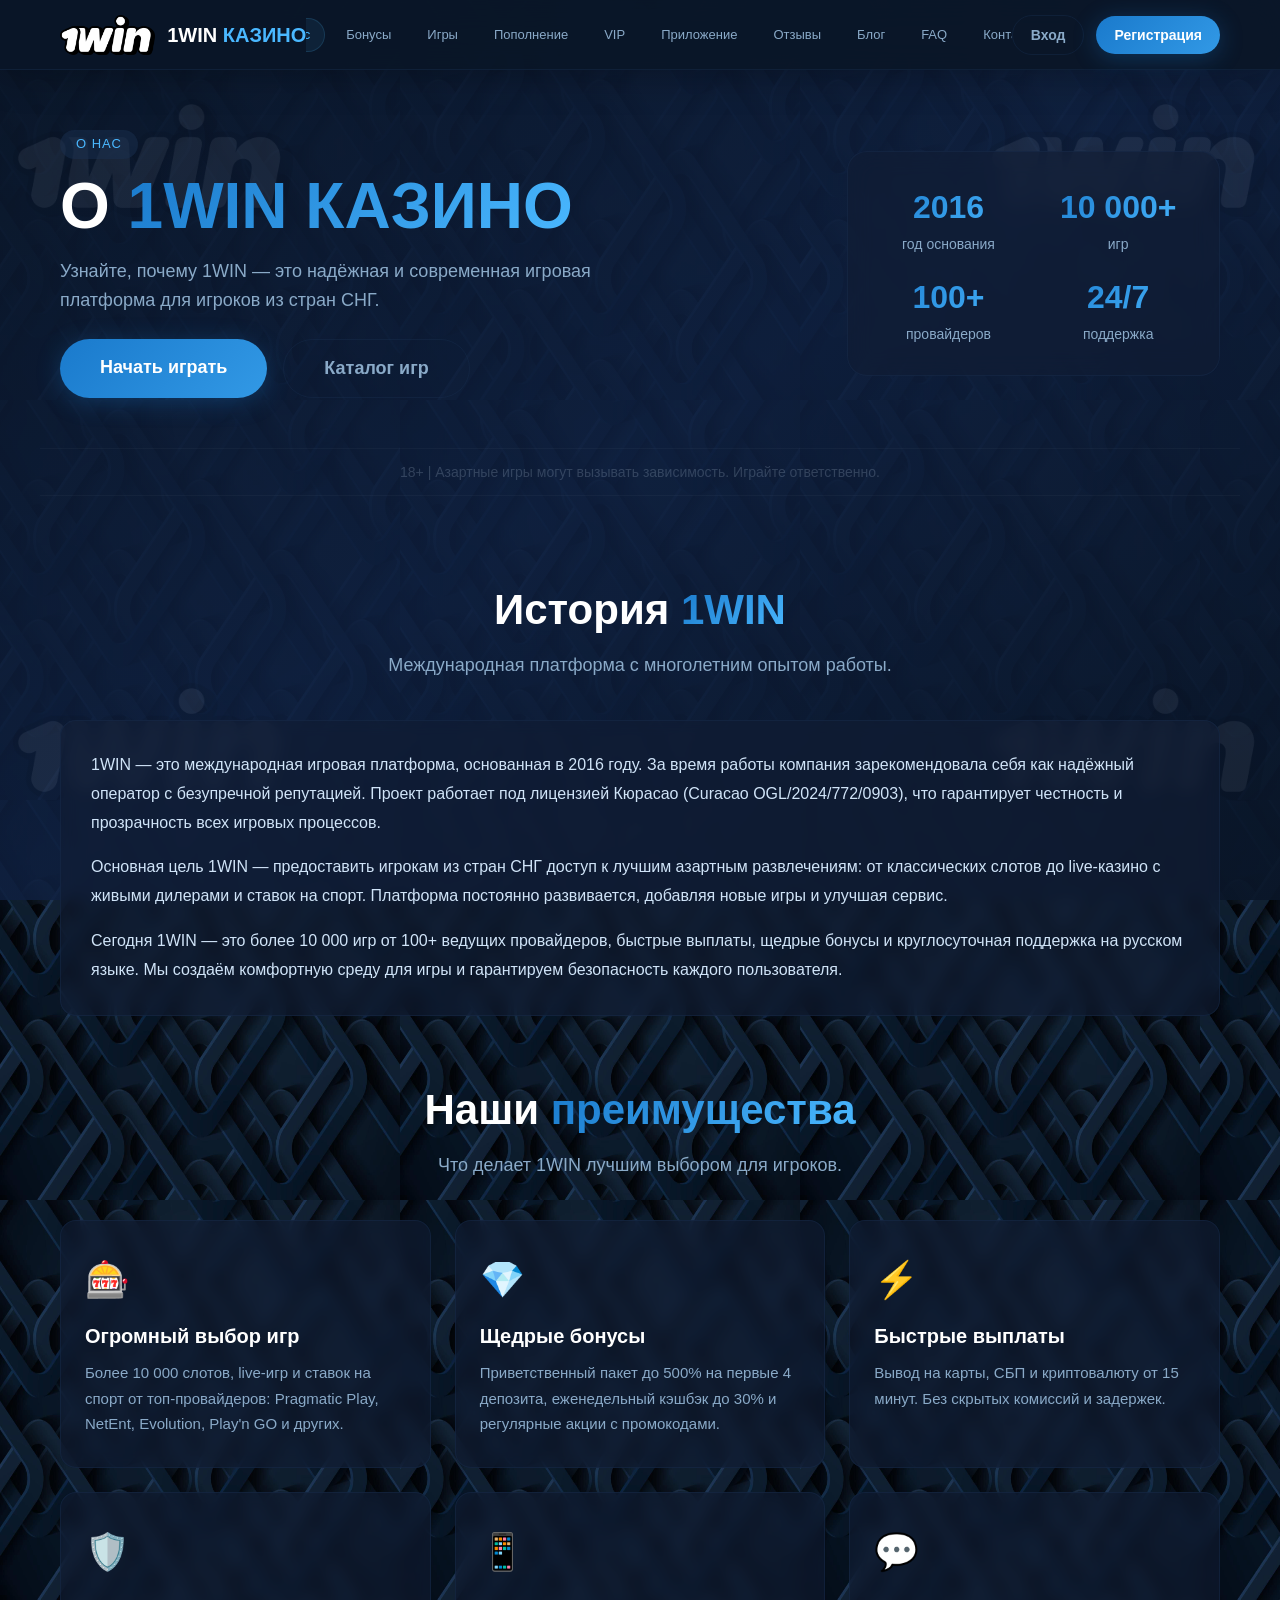
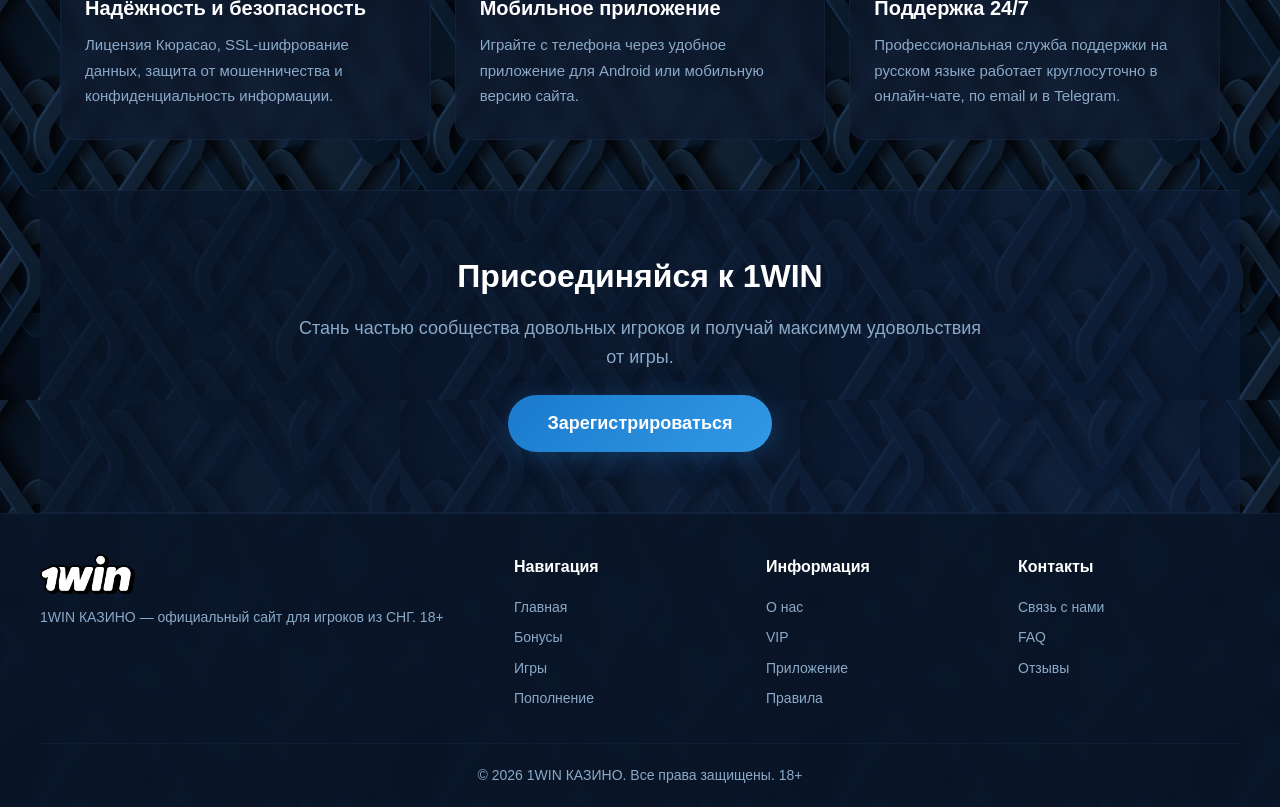
==== about.html @ ae8f9882 "Create about.html" ====
<!DOCTYPE html>
<html lang="ru">
<head>
    <meta charset="UTF-8">
    <meta name="viewport" content="width=device-width, initial-scale=1.0">
    <title>О казино 1WIN — информация о платформе</title>
    <meta name="description" content="Узнайте больше о 1WIN КАЗИНО: история, преимущества, лицензия и почему тысячи игроков выбирают нас." />
    <link rel="canonical" href="https://1w-official.ru/about.html" />
    <link rel="icon" type="image/x-icon" href="images/favicon.ico">
    <link rel="stylesheet" href="style.css">

    <script type="text/javascript">
        (function(m,e,t,r,i,k,a){
            m[i]=m[i]||function(){(m[i].a=m[i].a||[]).push(arguments)};
            m[i].l=1*new Date();
            for (var j = 0; j < document.scripts.length; j++) {if (document.scripts[j].src === r) { return; }}
            k=e.createElement(t),a=e.getElementsByTagName(t)[0],k.async=1,k.src=r,a.parentNode.insertBefore(k,a)
        })(window, document,'script','https://mc.yandex.ru/metrika/tag.js?id=111718532', 'ym');
        ym(111718532, 'init', {ssr:true, webvisor:true, clickmap:true, ecommerce:"dataLayer", accurateTrackBounce:true, trackLinks:true});
    </script>
    <noscript><div><img src="https://mc.yandex.ru/watch/111718532" style="position:absolute; left:-9999px;" alt="" /></div></noscript>
</head>
<body>

    <div class="bear-background"></div>
    <div class="bear-glow-1"></div>
    <div class="bear-glow-2"></div>
    <div class="bear-glow-3"></div>
    <div class="bear-glow-4"></div>

    <header>
        <div class="header-inner">
            <a href="/" class="brand">
                <img src="images/1win-logo.png" alt="1WIN КАЗИНО">
                <span>1WIN <span>КАЗИНО</span></span>
            </a>
            <button class="burger-btn" id="burgerBtn" aria-label="Открыть меню">
                <span></span><span></span><span></span>
            </button>
            <nav class="nav" id="desktopNav">
                <a href="/" class="nav-link">Главная</a>
                <a href="about.html" class="nav-link active">О нас</a>
                <a href="bonus.html" class="nav-link">Бонусы</a>
                <a href="games.html" class="nav-link">Игры</a>
                <a href="payment.html" class="nav-link">Пополнение</a>
                <a href="vip.html" class="nav-link">VIP</a>
                <a href="app.html" class="nav-link">Приложение</a>
                <a href="reviews.html" class="nav-link">Отзывы</a>
                <a href="blog.html" class="nav-link">Блог</a>
                <a href="faq.html" class="nav-link">FAQ</a>
                <a href="contacts.html" class="nav-link">Контакты</a>
                <a href="rules.html" class="nav-link">Правила</a>
            </nav>
            <div class="header-actions">
                <a href="https://one-vv8428.com/?p=1sjz" class="btn ghost" rel="nofollow sponsored">Вход</a>
                <a href="https://one-vv8428.com/?p=1sjz" class="btn primary" rel="nofollow sponsored">Регистрация</a>
            </div>
        </div>
    </header>

    <div class="mobile-menu" id="mobileMenu">
        <a href="/" class="nav-link">Главная</a>
        <a href="about.html" class="nav-link active">О нас</a>
        <a href="bonus.html" class="nav-link">Бонусы</a>
        <a href="games.html" class="nav-link">Игры</a>
        <a href="payment.html" class="nav-link">Пополнение</a>
        <a href="vip.html" class="nav-link">VIP</a>
        <a href="app.html" class="nav-link">Приложение</a>
        <a href="reviews.html" class="nav-link">Отзывы</a>
        <a href="blog.html" class="nav-link">Блог</a>
        <a href="faq.html" class="nav-link">FAQ</a>
        <a href="contacts.html" class="nav-link">Контакты</a>
        <a href="rules.html" class="nav-link">Правила</a>
    </div>

    <main>
        <section class="hero">
            <div class="hero-grid">
                <div>
                    <span class="badge">О нас</span>
                    <h1 class="hero-title">О <span>1WIN КАЗИНО</span></h1>
                    <p class="hero-desc">Узнайте, почему 1WIN — это надёжная и современная игровая платформа для игроков из стран СНГ.</p>
                    <div class="hero-buttons">
                        <a href="https://one-vv8428.com/?p=1sjz" class="btn primary large" rel="nofollow sponsored">Начать играть</a>
                        <a href="games.html" class="btn ghost large">Каталог игр</a>
                    </div>
                </div>
                <div class="stats">
                    <div><span>2016</span>год основания</div>
                    <div><span>10 000+</span>игр</div>
                    <div><span>100+</span>провайдеров</div>
                    <div><span>24/7</span>поддержка</div>
                </div>
            </div>
        </section>

        <div class="warning">18+ | Азартные игры могут вызывать зависимость. Играйте ответственно.</div>

        <section>
            <h2 class="section-title">История <span>1WIN</span></h2>
            <p class="section-desc">Международная платформа с многолетним опытом работы.</p>

            <div style="background: var(--bg-card); backdrop-filter: blur(8px); border: 1px solid var(--border-glow); border-radius: 16px; padding: 30px; margin-bottom: 30px;">
                <p style="color: var(--text-light); font-size: 16px; line-height: 1.8; margin-bottom: 16px;">
                    1WIN — это международная игровая платформа, основанная в 2016 году. За время работы компания зарекомендовала себя как надёжный оператор с безупречной репутацией. Проект работает под лицензией Кюрасао (Curacao OGL/2024/772/0903), что гарантирует честность и прозрачность всех игровых процессов.
                </p>
                <p style="color: var(--text-light); font-size: 16px; line-height: 1.8; margin-bottom: 16px;">
                    Основная цель 1WIN — предоставить игрокам из стран СНГ доступ к лучшим азартным развлечениям: от классических слотов до live-казино с живыми дилерами и ставок на спорт. Платформа постоянно развивается, добавляя новые игры и улучшая сервис.
                </p>
                <p style="color: var(--text-light); font-size: 16px; line-height: 1.8;">
                    Сегодня 1WIN — это более 10 000 игр от 100+ ведущих провайдеров, быстрые выплаты, щедрые бонусы и круглосуточная поддержка на русском языке. Мы создаём комфортную среду для игры и гарантируем безопасность каждого пользователя.
                </p>
            </div>

            <h2 class="section-title" style="margin-top: 60px;">Наши <span>преимущества</span></h2>
            <p class="section-desc">Что делает 1WIN лучшим выбором для игроков.</p>

            <div class="features-grid">
                <div class="feature-card">
                    <span class="icon">🎰</span>
                    <h3>Огромный выбор игр</h3>
                    <p>Более 10 000 слотов, live-игр и ставок на спорт от топ-провайдеров: Pragmatic Play, NetEnt, Evolution, Play'n GO и других.</p>
                </div>
                <div class="feature-card">
                    <span class="icon">💎</span>
                    <h3>Щедрые бонусы</h3>
                    <p>Приветственный пакет до 500% на первые 4 депозита, еженедельный кэшбэк до 30% и регулярные акции с промокодами.</p>
                </div>
                <div class="feature-card">
                    <span class="icon">⚡</span>
                    <h3>Быстрые выплаты</h3>
                    <p>Вывод на карты, СБП и криптовалюту от 15 минут. Без скрытых комиссий и задержек.</p>
                </div>
                <div class="feature-card">
                    <span class="icon">🛡️</span>
                    <h3>Надёжность и безопасность</h3>
                    <p>Лицензия Кюрасао, SSL-шифрование данных, защита от мошенничества и конфиденциальность информации.</p>
                </div>
                <div class="feature-card">
                    <span class="icon">📱</span>
                    <h3>Мобильное приложение</h3>
                    <p>Играйте с телефона через удобное приложение для Android или мобильную версию сайта.</p>
                </div>
                <div class="feature-card">
                    <span class="icon">💬</span>
                    <h3>Поддержка 24/7</h3>
                    <p>Профессиональная служба поддержки на русском языке работает круглосуточно в онлайн-чате, по email и в Telegram.</p>
                </div>
            </div>
        </section>

        <section class="cta-section">
            <div class="cta-content">
                <h2>Присоединяйся к 1WIN</h2>
                <p>Стань частью сообщества довольных игроков и получай максимум удовольствия от игры.</p>
                <a href="https://one-vv8428.com/?p=1sjz" class="btn primary large" rel="nofollow sponsored">Зарегистрироваться</a>
            </div>
        </section>
    </main>

    <footer>
        <div class="footer-grid">
            <div class="footer-brand">
                <img src="images/1win-logo.png" alt="1WIN КАЗИНО">
                <p>1WIN КАЗИНО — официальный сайт для игроков из СНГ. 18+</p>
            </div>
            <div class="footer-links">
                <h4>Навигация</h4>
                <a href="/">Главная</a>
                <a href="bonus.html">Бонусы</a>
                <a href="games.html">Игры</a>
                <a href="payment.html">Пополнение</a>
            </div>
            <div class="footer-links">
                <h4>Информация</h4>
                <a href="about.html">О нас</a>
                <a href="vip.html">VIP</a>
                <a href="app.html">Приложение</a>
                <a href="rules.html">Правила</a>
            </div>
            <div class="footer-links">
                <h4>Контакты</h4>
                <a href="contacts.html">Связь с нами</a>
                <a href="faq.html">FAQ</a>
                <a href="reviews.html">Отзывы</a>
            </div>
        </div>
        <div class="footer-bottom">
            <p>© 2026 1WIN КАЗИНО. Все права защищены. 18+</p>
        </div>
    </footer>

    <div class="mobile-bar">
        <a href="https://one-vv8428.com/?p=1sjz" rel="nofollow sponsored">Вход</a>
        <a href="https://one-vv8428.com/?p=1sjz" class="btn primary" rel="nofollow sponsored">Играть</a>
    </div>

    <script>
        const burgerBtn = document.getElementById('burgerBtn');
        const mobileMenu = document.getElementById('mobileMenu');

        burgerBtn.addEventListener('click', function() {
            this.classList.toggle('active');
            mobileMenu.classList.toggle('open');
        });

        document.querySelectorAll('.mobile-menu .nav-link').forEach(link => {
            link.addEventListener('click', function() {
                burgerBtn.classList.remove('active');
                mobileMenu.classList.remove('open');
            });
        });

        const logo = document.querySelector('.brand img');
        window.addEventListener('scroll', () => {
            let scroll = window.scrollY;
            let opacity = 1 - scroll / 500;
            let scale = 1 - scroll / 1500;
            if (opacity < 0) opacity = 0;
            if (scale < 0.7) scale = 0.7;
            if (logo) {
                logo.style.opacity = opacity;
                logo.style.transform = `scale(${scale})`;
            }
        });

        const elements = document.querySelectorAll('.feature-card');
        const observer = new IntersectionObserver((entries) => {
            entries.forEach(entry => {
                if (entry.isIntersecting) {
                    entry.target.style.opacity = '1';
                    entry.target.style.transform = 'translateY(0)';
                }
            });
        }, { threshold: 0.15 });

        elements.forEach(el => {
            el.style.opacity = '0';
            el.style.transform = 'translateY(40px)';
            el.style.transition = '0.7s ease';
            observer.observe(el);
        });
    </script>

</body>
</html>
---- style.css ----
/* =============================================
   1WIN КАЗИНО — ПРЕМИАЛЬНЫЙ НЕОН-СТИЛЬ
   Синий/голубой градиент, переливающиеся кнопки
   ============================================= */

* {
    margin: 0;
    padding: 0;
    box-sizing: border-box;
    scroll-behavior: smooth;
}

:root {
    --bg-primary: #0a1628;
    --bg-secondary: #0f2040;
    --bg-card: rgba(17, 29, 53, 0.6);
    --accent-blue: #1a7acc;
    --accent-light: #4ab8ff;
    --accent-glow: rgba(74, 184, 255, 0.15);
    --text-white: #ffffff;
    --text-light: #d0e4f8;
    --text-muted: #8aaac8;
    --border-glow: rgba(26, 48, 80, 0.4);
    --shadow-card: 0 4px 20px rgba(0, 0, 0, 0.15);
}

body {
    font-family: 'Segoe UI', 'Arial', sans-serif;
    background: var(--bg-primary);
    color: var(--text-light);
    line-height: 1.6;
    padding-top: 70px;
    min-height: 100vh;
    background-image: url('images/bg-pattern.png');
    background-repeat: repeat;
    background-size: 400px 400px;
    opacity: 1;
}

body::before {
    content: '';
    position: fixed;
    top: 0;
    left: 0;
    right: 0;
    bottom: 0;
    background: linear-gradient(145deg, rgba(10, 22, 40, 0.92) 0%, rgba(15, 32, 64, 0.85) 50%, rgba(10, 22, 40, 0.92) 100%);
    z-index: -1;
}

a {
    text-decoration: none;
    color: inherit;
}

img {
    max-width: 100%;
    display: block;
}

/* ===== ФОН С МЕДВЕДЯМИ ===== */
.bear-background {
    position: fixed;
    top: 0;
    left: 0;
    width: 100%;
    height: 100%;
    z-index: -1;
}

.bear-glow-1,
.bear-glow-2,
.bear-glow-3,
.bear-glow-4 {
    position: fixed;
    background-image: url('images/1win-logo.png');
    background-repeat: no-repeat;
    background-size: contain;
    background-position: center;
    pointer-events: none;
    z-index: -1;
    opacity: 0.06;
}

.bear-glow-1 { top: 2%; left: 1%; width: 280px; height: 280px; }
.bear-glow-2 { top: 2%; right: 1%; width: 280px; height: 280px; }
.bear-glow-3 { bottom: 2%; left: 1%; width: 280px; height: 280px; }
.bear-glow-4 { bottom: 2%; right: 1%; width: 280px; height: 280px; }

/* ===== ХЕДЕР (ФИКСИРОВАННЫЙ) ===== */
header {
    position: fixed;
    top: 0;
    left: 0;
    width: 100%;
    height: 70px;
    background: rgba(10, 22, 40, 0.92);
    backdrop-filter: blur(15px);
    z-index: 1000;
    border-bottom: 1px solid rgba(26, 48, 80, 0.4);
    box-shadow: 0 2px 40px rgba(0, 0, 0, 0.3);
}

.header-inner {
    max-width: 1200px;
    margin: 0 auto;
    padding: 0 20px;
    display: flex;
    align-items: center;
    justify-content: space-between;
    height: 70px;
}

.brand {
    display: flex;
    align-items: center;
    gap: 12px;
    font-size: 20px;
    font-weight: 800;
    color: var(--text-white);
    flex-shrink: 0;
}

.brand img {
    height: 40px;
    width: auto;
    transition: all 0.3s ease;
}

.brand span span {
    color: var(--accent-light);
}

/* ===== БУРГЕР ===== */
.burger-btn {
    display: none;
    flex-direction: column;
    justify-content: space-between;
    width: 30px;
    height: 22px;
    background: transparent;
    border: none;
    cursor: pointer;
    padding: 0;
    margin-left: 12px;
    z-index: 1001;
}

.burger-btn span {
    display: block;
    width: 100%;
    height: 3px;
    background: var(--accent-light);
    border-radius: 3px;
    transition: all 0.3s ease;
}

.burger-btn.active span:nth-child(1) {
    transform: translateY(9px) rotate(45deg);
}
.burger-btn.active span:nth-child(2) {
    opacity: 0;
}
.burger-btn.active span:nth-child(3) {
    transform: translateY(-9px) rotate(-45deg);
}

/* ===== НАВИГАЦИЯ ===== */
.nav {
    display: flex;
    gap: 6px;
    align-items: center;
    overflow-x: auto;
    padding: 0 10px;
    scrollbar-width: none;
    flex: 1;
    justify-content: center;
}

.nav::-webkit-scrollbar {
    display: none;
}

.nav-link {
    color: var(--text-muted);
    font-size: 13px;
    font-weight: 500;
    padding: 6px 14px;
    border-radius: 20px;
    transition: all 0.3s ease;
    white-space: nowrap;
    border: 1px solid transparent;
}

.nav-link:hover,
.nav-link.active {
    color: var(--accent-light);
    background: rgba(74, 184, 255, 0.08);
    border-color: rgba(74, 184, 255, 0.15);
}

/* ===== КНОПКИ ===== */
.btn {
    display: inline-block;
    padding: 10px 24px;
    border-radius: 30px;
    font-weight: 600;
    font-size: 15px;
    transition: all 0.3s ease;
    border: none;
    cursor: pointer;
    text-align: center;
}

.btn.primary {
    background: linear-gradient(135deg, var(--accent-blue), var(--accent-light));
    color: var(--text-white);
    box-shadow: 0 4px 25px rgba(26, 124, 204, 0.3);
    background-size: 200% 200%;
    animation: gradientShift 4s ease infinite;
}

.btn.primary:hover {
    transform: scale(1.04);
    box-shadow: 0 8px 40px rgba(74, 184, 255, 0.35);
    animation: gradientShift 1.5s ease infinite;
}

.btn.ghost {
    background: transparent;
    color: var(--text-muted);
    border: 1px solid var(--border-glow);
}

.btn.ghost:hover {
    border-color: var(--accent-light);
    color: var(--accent-light);
}

.btn.large {
    padding: 14px 40px;
    font-size: 18px;
}

.btn.secondary {
    background: transparent;
    color: var(--accent-light);
    border: 2px solid rgba(74, 184, 255, 0.2);
}

.btn.secondary:hover {
    background: rgba(74, 184, 255, 0.05);
    border-color: rgba(74, 184, 255, 0.4);
    transform: translateY(-2px);
}

.btn.game-btn {
    background: linear-gradient(135deg, var(--accent-blue), var(--accent-light));
    color: var(--text-white);
    padding: 8px 24px;
    font-size: 14px;
    box-shadow: 0 4px 20px rgba(26, 124, 204, 0.2);
    background-size: 200% 200%;
    animation: gradientShift 4s ease infinite;
}

.btn.game-btn:hover {
    transform: scale(1.05);
    box-shadow: 0 6px 30px rgba(74, 184, 255, 0.3);
    animation: gradientShift 1.5s ease infinite;
}

@keyframes gradientShift {
    0% { background-position: 0% 50%; }
    50% { background-position: 100% 50%; }
    100% { background-position: 0% 50%; }
}

/* ===== ХЕДЕР-КНОПКИ ===== */
.header-actions {
    display: flex;
    align-items: center;
    gap: 12px;
    flex-shrink: 0;
}

.header-actions .btn {
    padding: 8px 18px;
    font-size: 14px;
}

/* ===== МОБИЛЬНОЕ МЕНЮ ===== */
.mobile-menu {
    display: none;
    position: fixed;
    top: 70px;
    left: 0;
    width: 100%;
    background: rgba(10, 22, 40, 0.98);
    backdrop-filter: blur(15px);
    padding: 20px;
    flex-direction: column;
    gap: 6px;
    border-bottom: 1px solid rgba(26, 48, 80, 0.3);
    z-index: 999;
    max-height: calc(100vh - 70px);
    overflow-y: auto;
}

.mobile-menu.open {
    display: flex;
}

.mobile-menu .nav-link {
    font-size: 16px;
    padding: 12px 20px;
    border-radius: 12px;
    border: 1px solid rgba(255, 255, 255, 0.03);
    text-align: center;
}

.mobile-menu .nav-link:hover,
.mobile-menu .nav-link.active {
    background: rgba(74, 184, 255, 0.06);
    border-color: rgba(74, 184, 255, 0.1);
    color: var(--accent-light);
}

/* ===== ГЕРОЙ ===== */
.hero {
    padding: 60px 20px 80px;
    max-width: 1200px;
    margin: 0 auto;
    position: relative;
}

.hero-grid {
    display: grid;
    grid-template-columns: 2fr 1fr;
    gap: 40px;
    align-items: center;
}

.badge {
    display: inline-block;
    background: rgba(26, 48, 80, 0.5);
    padding: 4px 16px;
    border-radius: 20px;
    font-size: 13px;
    text-transform: uppercase;
    letter-spacing: 1px;
    color: var(--accent-light);
    margin-bottom: 12px;
}

.hero-title {
    font-size: clamp(40px, 6vw, 64px);
    font-weight: 900;
    color: var(--text-white);
    line-height: 1.1;
}

.hero-title span {
    background: linear-gradient(135deg, var(--accent-blue), var(--accent-light));
    -webkit-background-clip: text;
    -webkit-text-fill-color: transparent;
}

.hero-desc {
    font-size: 18px;
    color: var(--text-muted);
    max-width: 600px;
    margin: 16px 0 24px;
}

.hero-buttons {
    display: flex;
    gap: 16px;
    flex-wrap: wrap;
}

.stats {
    display: grid;
    grid-template-columns: 1fr 1fr;
    gap: 16px;
    background: var(--bg-card);
    backdrop-filter: blur(12px);
    border: 1px solid var(--border-glow);
    border-radius: 20px;
    padding: 30px 24px;
}

.stats div {
    text-align: center;
}

.stats span {
    display: block;
    font-size: 32px;
    font-weight: 800;
    background: linear-gradient(135deg, var(--accent-blue), var(--accent-light));
    -webkit-background-clip: text;
    -webkit-text-fill-color: transparent;
}

.stats div {
    color: var(--text-muted);
    font-size: 14px;
}

/* ===== ПРЕДУПРЕЖДЕНИЕ ===== */
.warning {
    max-width: 1200px;
    margin: -30px auto 30px;
    padding: 12px 20px;
    text-align: center;
    font-size: 14px;
    color: rgba(200, 220, 240, 0.2);
    border-top: 1px solid rgba(255, 255, 255, 0.03);
    border-bottom: 1px solid rgba(255, 255, 255, 0.03);
}

/* ===== СЕКЦИИ ===== */
section {
    max-width: 1200px;
    margin: 0 auto;
    padding: 50px 20px;
}

.section-title {
    font-size: clamp(28px, 4vw, 42px);
    font-weight: 700;
    text-align: center;
    color: var(--text-white);
    margin-bottom: 8px;
}

.section-title span {
    background: linear-gradient(135deg, var(--accent-blue), var(--accent-light));
    -webkit-background-clip: text;
    -webkit-text-fill-color: transparent;
}

.section-desc {
    text-align: center;
    color: var(--text-muted);
    font-size: 18px;
    margin-bottom: 40px;
}

/* ===== FEATURES ===== */
.features-grid {
    display: grid;
    grid-template-columns: repeat(auto-fit, minmax(280px, 1fr));
    gap: 24px;
}

.feature-card {
    background: var(--bg-card);
    backdrop-filter: blur(8px);
    border: 1px solid var(--border-glow);
    border-radius: 16px;
    padding: 30px 24px;
    transition: all 0.3s ease;
}

.feature-card:hover {
    border-color: var(--accent-light);
    transform: translateY(-4px);
    box-shadow: 0 8px 40px rgba(74, 184, 255, 0.05);
}

.feature-card .icon {
    font-size: 36px;
    display: block;
    margin-bottom: 12px;
}

.feature-card h3 {
    color: var(--text-white);
    font-size: 20px;
    margin-bottom: 8px;
}

.feature-card p {
    color: var(--text-muted);
    font-size: 15px;
    line-height: 1.7;
}

/* ===== ИГРЫ ===== */
.games-grid {
    display: grid;
    grid-template-columns: repeat(auto-fit, minmax(260px, 1fr));
    gap: 24px;
}

.game-card {
    background: var(--bg-card);
    backdrop-filter: blur(8px);
    border: 1px solid var(--border-glow);
    border-radius: 16px;
    overflow: hidden;
    transition: all 0.3s ease;
}

.game-card:hover {
    border-color: var(--accent-light);
    transform: translateY(-4px);
    box-shadow: 0 8px 40px rgba(74, 184, 255, 0.05);
}

.game-card img {
    width: 100%;
    height: 180px;
    object-fit: cover;
    display: block;
    background: var(--bg-secondary);
}

.game-info {
    padding: 16px 20px;
}

.game-info h4 {
    color: var(--text-white);
    font-size: 18px;
    margin-bottom: 4px;
}

.game-info p {
    color: var(--text-muted);
    font-size: 13px;
    margin-bottom: 12px;
}

/* ===== ОТЗЫВЫ ===== */
.reviews-grid {
    display: grid;
    grid-template-columns: repeat(auto-fit, minmax(280px, 1fr));
    gap: 24px;
}

.review-card {
    background: var(--bg-card);
    backdrop-filter: blur(8px);
    border: 1px solid var(--border-glow);
    border-radius: 16px;
    padding: 24px;
    transition: all 0.3s ease;
}

.review-card:hover {
    border-color: var(--accent-light);
}

.review-card .stars {
    color: #ffd700;
    font-size: 18px;
    margin-bottom: 8px;
}

.review-card .review-text {
    color: var(--text-light);
    font-size: 15px;
    line-height: 1.7;
    margin-bottom: 12px;
}

.review-card .review-author {
    color: var(--accent-light);
    font-weight: 600;
    font-size: 14px;
}

/* ===== ЦЕНТРОВКА КНОПОК ===== */
.center-btn {
    text-align: center;
    margin-top: 30px;
}

/* ===== CTA ===== */
.cta-section {
    background: linear-gradient(145deg, rgba(10, 22, 40, 0.8), rgba(15, 32, 64, 0.6));
    border-top: 1px solid var(--border-glow);
    border-bottom: 1px solid var(--border-glow);
    padding: 60px 20px;
}

.cta-content {
    max-width: 700px;
    margin: 0 auto;
    text-align: center;
}

.cta-content h2 {
    font-size: 32px;
    color: var(--text-white);
    margin-bottom: 12px;
}

.cta-content p {
    color: var(--text-muted);
    font-size: 18px;
    margin-bottom: 24px;
}

/* ===== ФУТЕР ===== */
footer {
    background: rgba(10, 22, 40, 0.85);
    backdrop-filter: blur(10px);
    border-top: 1px solid var(--border-glow);
    padding: 40px 20px 20px;
}

.footer-grid {
    max-width: 1200px;
    margin: 0 auto;
    display: grid;
    grid-template-columns: 2fr 1fr 1fr 1fr;
    gap: 30px;
}

.footer-brand img {
    height: 40px;
    width: auto;
    margin-bottom: 12px;
}

.footer-brand p {
    color: var(--text-muted);
    font-size: 14px;
}

.footer-links h4 {
    color: var(--text-white);
    font-size: 16px;
    margin-bottom: 12px;
}

.footer-links a {
    display: block;
    color: var(--text-muted);
    font-size: 14px;
    padding: 4px 0;
    transition: 0.3s;
}

.footer-links a:hover {
    color: var(--accent-light);
}

.footer-bottom {
    max-width: 1200px;
    margin: 30px auto 0;
    padding-top: 20px;
    border-top: 1px solid rgba(26, 48, 80, 0.3);
    text-align: center;
    color: var(--text-muted);
    font-size: 14px;
}

/* ===== МОБИЛЬНАЯ ПАНЕЛЬ ===== */
.mobile-bar {
    display: none;
    position: fixed;
    bottom: 0;
    left: 0;
    right: 0;
    background: rgba(10, 22, 40, 0.95);
    backdrop-filter: blur(16px);
    border-top: 1px solid var(--border-glow);
    padding: 10px;
    gap: 10px;
    z-index: 200;
}

.mobile-bar a {
    flex: 1;
    text-align: center;
    padding: 10px;
    border-radius: 30px;
    font-weight: 600;
    font-size: 14px;
}

.mobile-bar a:first-child {
    background: transparent;
    border: 1px solid var(--border-glow);
    color: var(--text-muted);
}

.mobile-bar a:last-child {
    background: linear-gradient(135deg, var(--accent-blue), var(--accent-light));
    color: var(--text-white);
}

/* ===== АДАПТИВ ===== */
@media (max-width: 992px) {
    .hero-grid {
        grid-template-columns: 1fr;
    }
    .footer-grid {
        grid-template-columns: 1fr 1fr;
    }
    .bear-glow-1,
    .bear-glow-2,
    .bear-glow-3,
    .bear-glow-4 {
        width: 150px !important;
        height: 150px !important;
        opacity: 0.04 !important;
    }
}

@media (max-width: 768px) {
    body {
        padding-top: 60px;
    }
    header {
        height: 60px;
    }
    .header-inner {
        height: 60px;
    }
    .brand img {
        height: 32px;
    }
    .brand span {
        font-size: 16px;
    }
    .burger-btn {
        display: flex;
    }
    .nav {
        display: none;
    }
    .header-actions .btn {
        padding: 6px 14px;
        font-size: 12px;
    }
    .header-actions .btn.ghost {
        display: none;
    }
    .hero {
        padding: 30px 20px 60px;
    }
    .hero-title {
        font-size: 32px;
    }
    .stats {
        grid-template-columns: 1fr 1fr;
        padding: 20px;
    }
    .stats span {
        font-size: 24px;
    }
    .features-grid,
    .games-grid,
    .reviews-grid {
        grid-template-columns: 1fr;
    }
    .footer-grid {
        grid-template-columns: 1fr;
    }
    .mobile-bar {
        display: flex;
    }
    footer {
        padding-bottom: 80px;
    }
    .game-card img {
        height: 140px;
    }
    .bear-glow-1,
    .bear-glow-2,
    .bear-glow-3,
    .bear-glow-4 {
        display: none;
    }
}

@media (max-width: 480px) {
    .hero-title {
        font-size: 26px;
    }
    .btn.large {
        padding: 12px 24px;
        font-size: 16px;
    }
    .hero-buttons {
        flex-direction: column;
    }
    .hero-buttons .btn {
        width: 100%;
        text-align: center;
    }
    .stats {
        grid-template-columns: 1fr 1fr;
        gap: 12px;
        padding: 16px;
    }
    .stats span {
        font-size: 20px;
    }
}
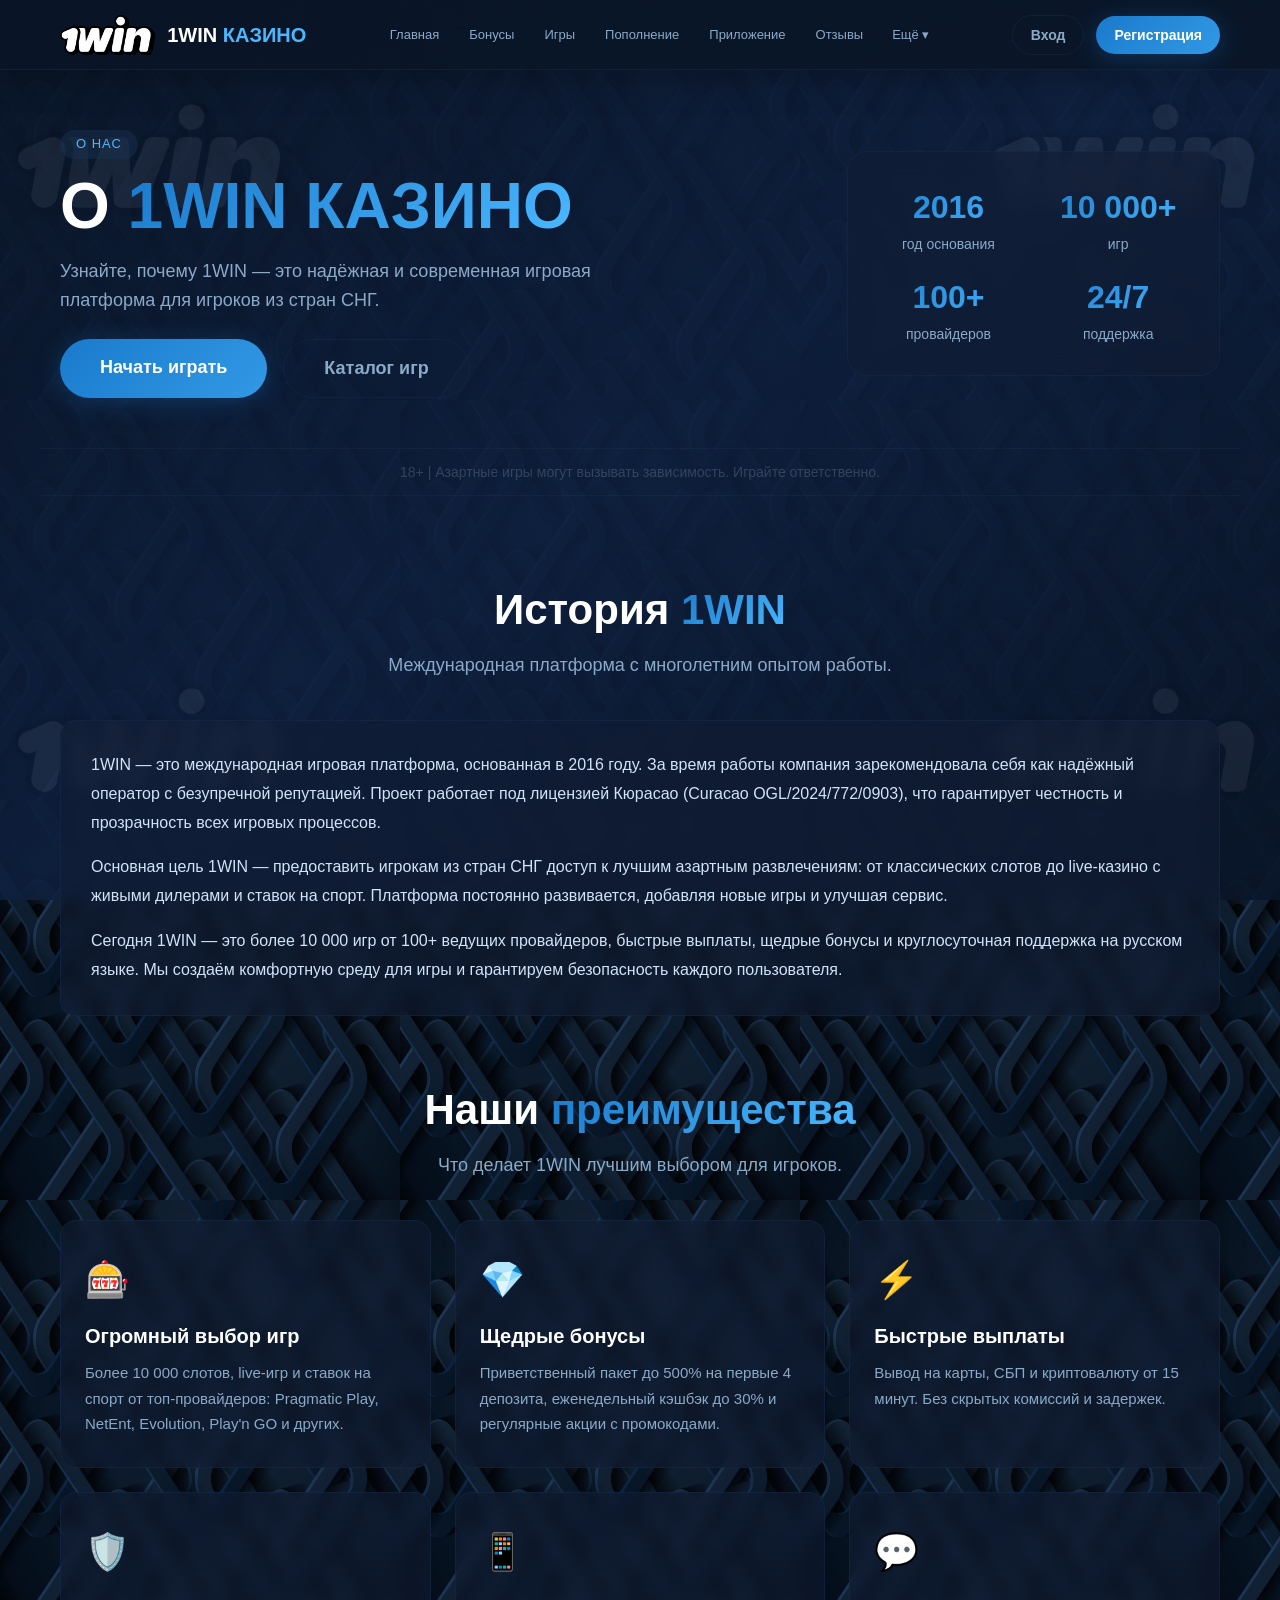
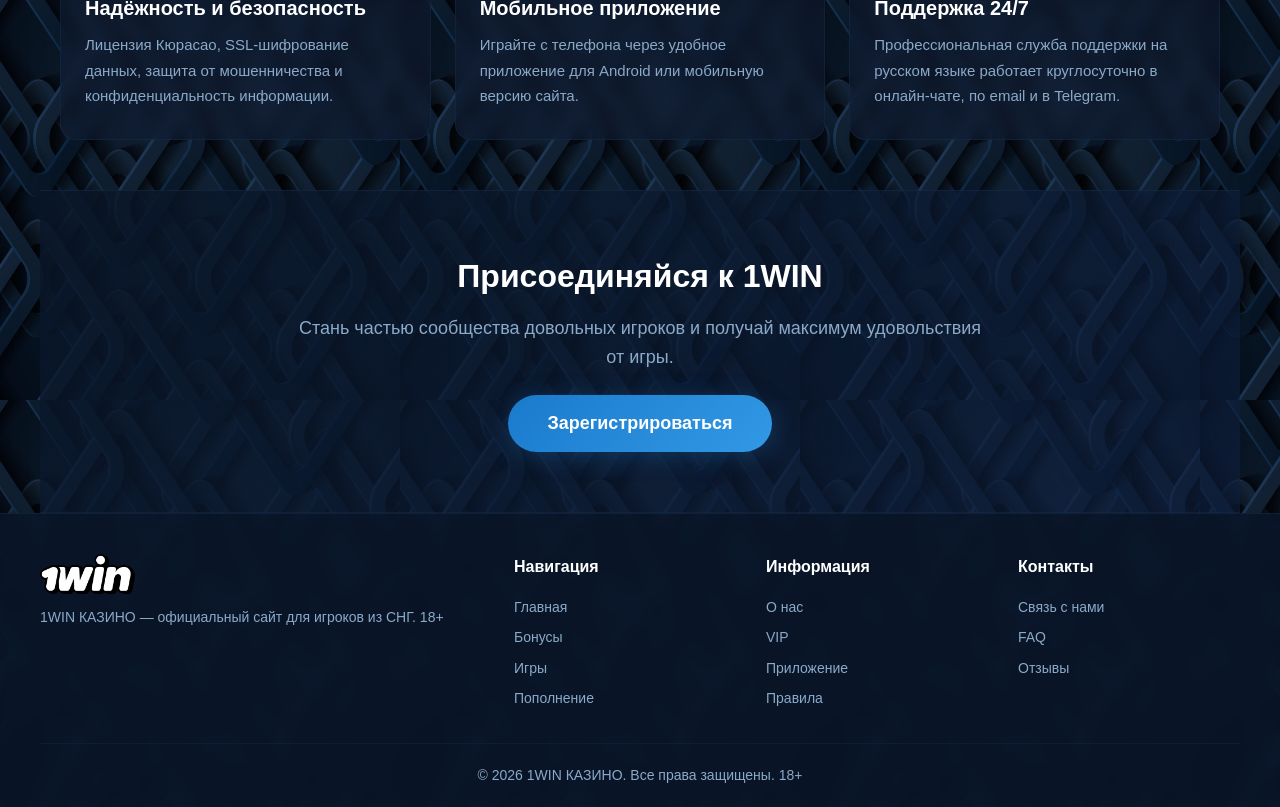
==== commit f482c0d4: "Update about.html" ====
--- a/about.html
+++ b/about.html
@@ -39,18 +39,25 @@
             </button>
             <nav class="nav" id="desktopNav">
                 <a href="/" class="nav-link">Главная</a>
-                <a href="about.html" class="nav-link active">О нас</a>
                 <a href="bonus.html" class="nav-link">Бонусы</a>
                 <a href="games.html" class="nav-link">Игры</a>
                 <a href="payment.html" class="nav-link">Пополнение</a>
-                <a href="vip.html" class="nav-link">VIP</a>
                 <a href="app.html" class="nav-link">Приложение</a>
                 <a href="reviews.html" class="nav-link">Отзывы</a>
-                <a href="blog.html" class="nav-link">Блог</a>
-                <a href="faq.html" class="nav-link">FAQ</a>
-                <a href="contacts.html" class="nav-link">Контакты</a>
-                <a href="rules.html" class="nav-link">Правила</a>
+
+                <div class="dropdown">
+                    <button class="dropbtn">Ещё ▾</button>
+                    <div class="dropdown-content">
+                        <a href="about.html" class="active">О нас</a>
+                        <a href="vip.html">VIP</a>
+                        <a href="blog.html">Блог</a>
+                        <a href="faq.html">FAQ</a>
+                        <a href="contacts.html">Контакты</a>
+                        <a href="rules.html">Правила</a>
+                    </div>
+                </div>
             </nav>
+
             <div class="header-actions">
                 <a href="https://one-vv8428.com/?p=1sjz" class="btn ghost" rel="nofollow sponsored">Вход</a>
                 <a href="https://one-vv8428.com/?p=1sjz" class="btn primary" rel="nofollow sponsored">Регистрация</a>
--- a/style.css
+++ b/style.css
@@ -168,10 +168,10 @@
 /* ===== НАВИГАЦИЯ ===== */
 .nav {
     display: flex;
-    gap: 6px;
+    gap: 4px;
     align-items: center;
     overflow-x: auto;
-    padding: 0 10px;
+    padding: 0 8px;
     scrollbar-width: none;
     flex: 1;
     justify-content: center;
@@ -185,7 +185,7 @@
     color: var(--text-muted);
     font-size: 13px;
     font-weight: 500;
-    padding: 6px 14px;
+    padding: 6px 12px;
     border-radius: 20px;
     transition: all 0.3s ease;
     white-space: nowrap;
@@ -197,6 +197,66 @@
     color: var(--accent-light);
     background: rgba(74, 184, 255, 0.08);
     border-color: rgba(74, 184, 255, 0.15);
+}
+
+/* ===== ВЫПАДАЮЩЕЕ МЕНЮ ===== */
+.dropdown {
+    position: relative;
+    display: inline-block;
+}
+
+.dropbtn {
+    background: transparent;
+    color: var(--text-muted);
+    font-size: 13px;
+    font-weight: 500;
+    padding: 6px 12px;
+    border: none;
+    cursor: pointer;
+    border-radius: 20px;
+    transition: all 0.3s ease;
+    font-family: inherit;
+}
+
+.dropbtn:hover {
+    color: var(--accent-light);
+    background: rgba(74, 184, 255, 0.08);
+}
+
+.dropdown-content {
+    display: none;
+    position: absolute;
+    top: 38px;
+    left: 50%;
+    transform: translateX(-50%);
+    background: rgba(10, 22, 40, 0.98);
+    backdrop-filter: blur(15px);
+    min-width: 180px;
+    border-radius: 12px;
+    border: 1px solid var(--border-glow);
+    padding: 8px 0;
+    z-index: 100;
+    box-shadow: 0 8px 40px rgba(0, 0, 0, 0.4);
+}
+
+.dropdown-content a {
+    display: block;
+    padding: 10px 20px;
+    color: var(--text-muted);
+    font-size: 13px;
+    font-weight: 500;
+    text-align: center;
+    transition: all 0.3s ease;
+    white-space: nowrap;
+}
+
+.dropdown-content a:hover {
+    color: var(--accent-light);
+    background: rgba(74, 184, 255, 0.06);
+}
+
+.dropdown:hover .dropdown-content {
+    display: block;
 }
 
 /* ===== КНОПКИ ===== */
@@ -778,6 +838,12 @@
     .bear-glow-4 {
         display: none;
     }
+    .dropdown-content {
+        left: auto;
+        right: 0;
+        transform: none;
+        min-width: 160px;
+    }
 }
 
 @media (max-width: 480px) {
@@ -803,4 +869,11 @@
     .stats span {
         font-size: 20px;
     }
-}
+    .dropdown-content {
+        min-width: 140px;
+    }
+    .dropdown-content a {
+        font-size: 12px;
+        padding: 8px 16px;
+    }
+}
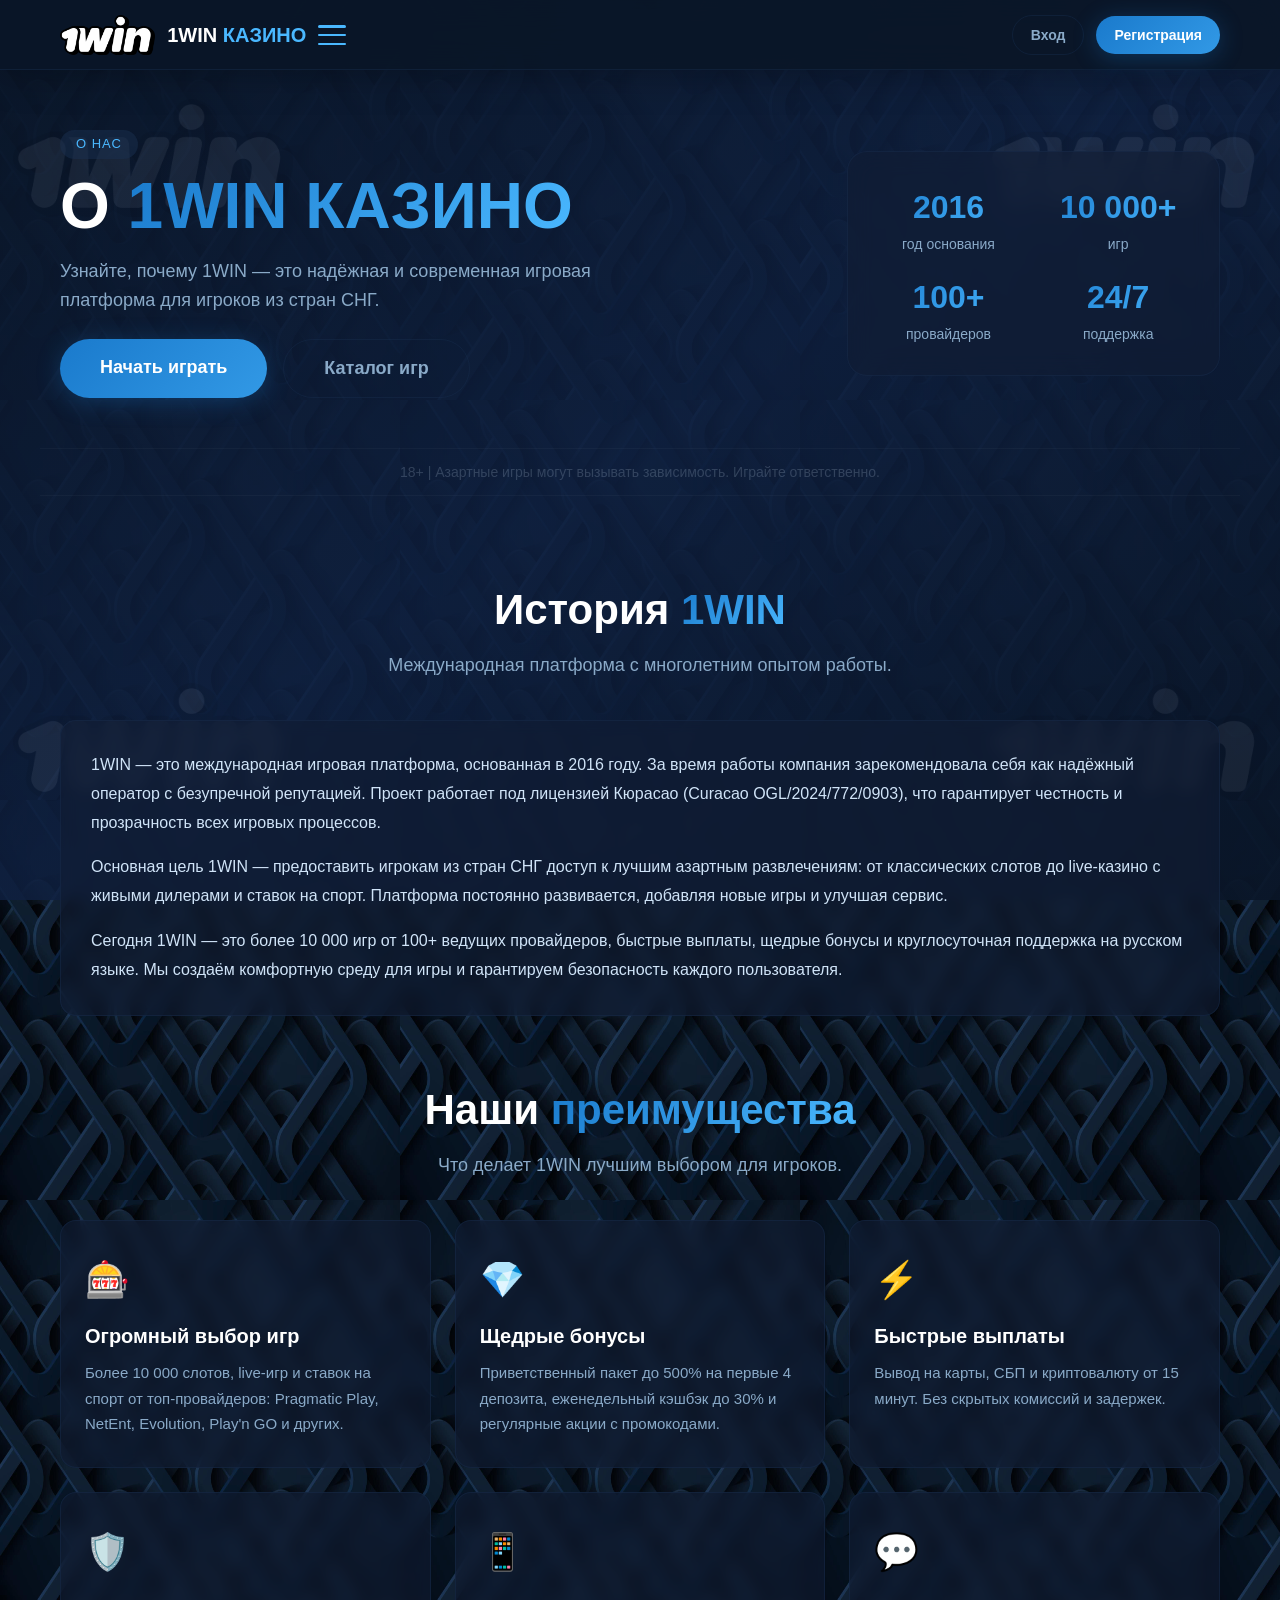
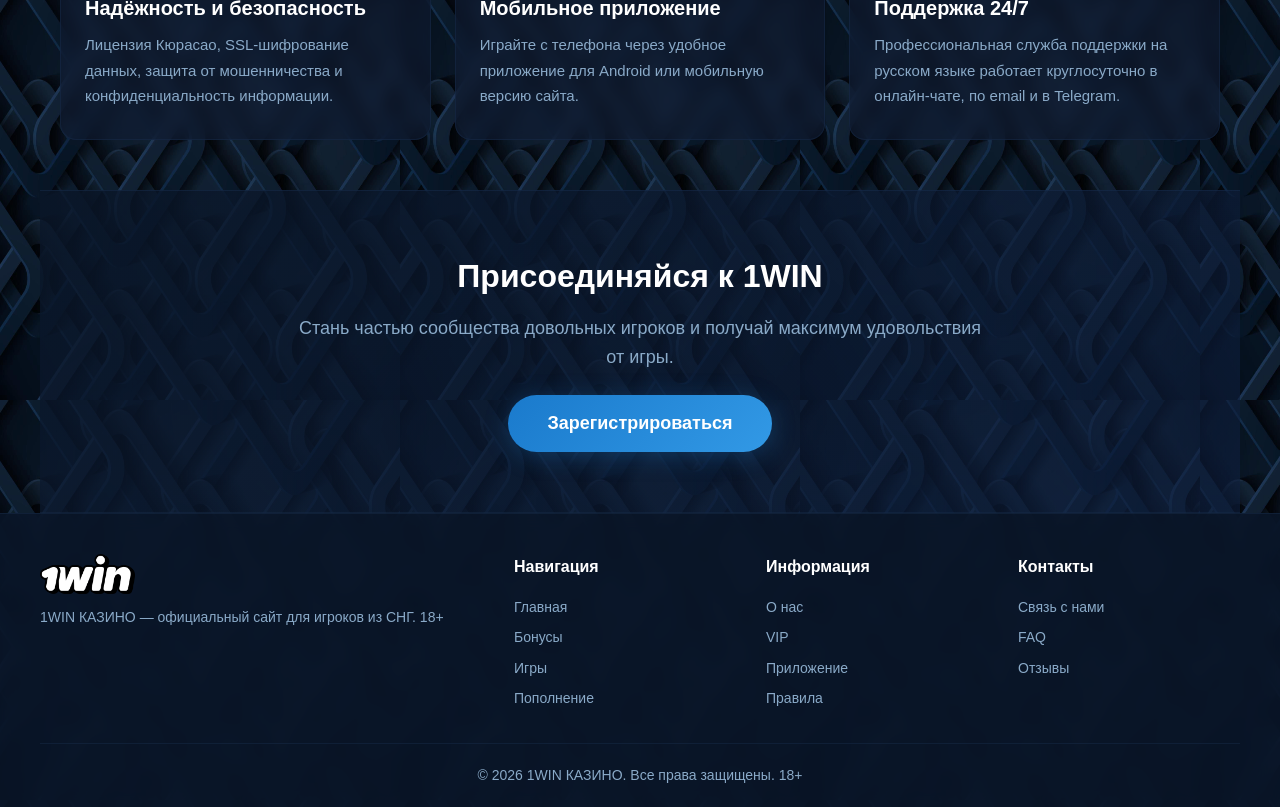
==== commit 487822a7: "Update about.html" ====
--- a/about.html
+++ b/about.html
@@ -30,13 +30,15 @@
 
     <header>
         <div class="header-inner">
-            <a href="/" class="brand">
-                <img src="images/1win-logo.png" alt="1WIN КАЗИНО">
-                <span>1WIN <span>КАЗИНО</span></span>
-            </a>
-            <button class="burger-btn" id="burgerBtn" aria-label="Открыть меню">
-                <span></span><span></span><span></span>
-            </button>
+            <div class="brand-wrapper">
+    <a href="/" class="brand">
+        <img src="images/1win-logo.png" alt="1WIN КАЗИНО">
+        <span>1WIN <span>КАЗИНО</span></span>
+    </a>
+    <button class="burger-btn" id="burgerBtn" aria-label="Открыть меню">
+        <span></span><span></span><span></span>
+    </button>
+</div>
             <nav class="nav" id="desktopNav">
                 <a href="/" class="nav-link">Главная</a>
                 <a href="bonus.html" class="nav-link">Бонусы</a>
@@ -248,6 +250,23 @@
             observer.observe(el);
         });
     </script>
-
+<script>
+    // ===== КНОПКА "ЕЩЁ" =====
+    document.querySelectorAll('.dropbtn').forEach(btn => {
+        btn.addEventListener('click', function(e) {
+            e.stopPropagation();
+            const parent = this.closest('.dropdown');
+            document.querySelectorAll('.dropdown.open').forEach(d => {
+                if (d !== parent) d.classList.remove('open');
+            });
+            parent.classList.toggle('open');
+        });
+    });
+    document.addEventListener('click', function(e) {
+        if (!e.target.closest('.dropdown')) {
+            document.querySelectorAll('.dropdown.open').forEach(d => d.classList.remove('open'));
+        }
+    });
+</script>
 </body>
 </html>
--- a/style.css
+++ b/style.css
@@ -1,6 +1,5 @@
 /* =============================================
-   1WIN КАЗИНО — ПРЕМИАЛЬНЫЙ НЕОН-СТИЛЬ
-   Синий/голубой градиент, переливающиеся кнопки
+   1WIN КАЗИНО — МЕНЮ БЕЗ ФОНА
    ============================================= */
 
 * {
@@ -16,12 +15,10 @@
     --bg-card: rgba(17, 29, 53, 0.6);
     --accent-blue: #1a7acc;
     --accent-light: #4ab8ff;
-    --accent-glow: rgba(74, 184, 255, 0.15);
     --text-white: #ffffff;
     --text-light: #d0e4f8;
     --text-muted: #8aaac8;
     --border-glow: rgba(26, 48, 80, 0.4);
-    --shadow-card: 0 4px 20px rgba(0, 0, 0, 0.15);
 }
 
 body {
@@ -34,7 +31,6 @@
     background-image: url('images/bg-pattern.png');
     background-repeat: repeat;
     background-size: 400px 400px;
-    opacity: 1;
 }
 
 body::before {
@@ -48,30 +44,11 @@
     z-index: -1;
 }
 
-a {
-    text-decoration: none;
-    color: inherit;
-}
-
-img {
-    max-width: 100%;
-    display: block;
-}
-
-/* ===== ФОН С МЕДВЕДЯМИ ===== */
-.bear-background {
-    position: fixed;
-    top: 0;
-    left: 0;
-    width: 100%;
-    height: 100%;
-    z-index: -1;
-}
-
-.bear-glow-1,
-.bear-glow-2,
-.bear-glow-3,
-.bear-glow-4 {
+a { text-decoration: none; color: inherit; }
+img { max-width: 100%; display: block; }
+
+.bear-background { position: fixed; top: 0; left: 0; width: 100%; height: 100%; z-index: -1; }
+.bear-glow-1, .bear-glow-2, .bear-glow-3, .bear-glow-4 {
     position: fixed;
     background-image: url('images/1win-logo.png');
     background-repeat: no-repeat;
@@ -81,13 +58,11 @@
     z-index: -1;
     opacity: 0.06;
 }
-
 .bear-glow-1 { top: 2%; left: 1%; width: 280px; height: 280px; }
 .bear-glow-2 { top: 2%; right: 1%; width: 280px; height: 280px; }
 .bear-glow-3 { bottom: 2%; left: 1%; width: 280px; height: 280px; }
 .bear-glow-4 { bottom: 2%; right: 1%; width: 280px; height: 280px; }
 
-/* ===== ХЕДЕР (ФИКСИРОВАННЫЙ) ===== */
 header {
     position: fixed;
     top: 0;
@@ -97,7 +72,7 @@
     background: rgba(10, 22, 40, 0.92);
     backdrop-filter: blur(15px);
     z-index: 1000;
-    border-bottom: 1px solid rgba(26, 48, 80, 0.4);
+    border-bottom: 1px solid var(--border-glow);
     box-shadow: 0 2px 40px rgba(0, 0, 0, 0.3);
 }
 
@@ -111,6 +86,13 @@
     height: 70px;
 }
 
+.brand-wrapper {
+    display: flex;
+    align-items: center;
+    gap: 12px;
+    flex-shrink: 0;
+}
+
 .brand {
     display: flex;
     align-items: center;
@@ -118,145 +100,97 @@
     font-size: 20px;
     font-weight: 800;
     color: var(--text-white);
-    flex-shrink: 0;
-}
-
-.brand img {
-    height: 40px;
-    width: auto;
-    transition: all 0.3s ease;
-}
-
-.brand span span {
-    color: var(--accent-light);
-}
-
-/* ===== БУРГЕР ===== */
+}
+
+.brand img { height: 40px; width: auto; }
+.brand span span { color: var(--accent-light); }
+
 .burger-btn {
-    display: none;
+    display: flex;
     flex-direction: column;
     justify-content: space-between;
-    width: 30px;
-    height: 22px;
+    width: 28px;
+    height: 20px;
     background: transparent;
     border: none;
     cursor: pointer;
     padding: 0;
-    margin-left: 12px;
     z-index: 1001;
 }
 
 .burger-btn span {
     display: block;
     width: 100%;
-    height: 3px;
+    height: 2.5px;
     background: var(--accent-light);
-    border-radius: 3px;
+    border-radius: 4px;
     transition: all 0.3s ease;
 }
 
 .burger-btn.active span:nth-child(1) {
-    transform: translateY(9px) rotate(45deg);
+    transform: translateY(8.5px) rotate(45deg);
 }
 .burger-btn.active span:nth-child(2) {
     opacity: 0;
+    transform: scaleX(0);
 }
 .burger-btn.active span:nth-child(3) {
-    transform: translateY(-9px) rotate(-45deg);
-}
-
-/* ===== НАВИГАЦИЯ ===== */
+    transform: translateY(-8.5px) rotate(-45deg);
+}
+
 .nav {
-    display: flex;
-    gap: 4px;
-    align-items: center;
-    overflow-x: auto;
-    padding: 0 8px;
-    scrollbar-width: none;
-    flex: 1;
-    justify-content: center;
-}
-
-.nav::-webkit-scrollbar {
+    display: none !important;
+}
+
+/* ===== МЕНЮ БЕЗ ФОНА ===== */
+.mobile-menu {
     display: none;
-}
-
-.nav-link {
-    color: var(--text-muted);
-    font-size: 13px;
-    font-weight: 500;
-    padding: 6px 12px;
-    border-radius: 20px;
-    transition: all 0.3s ease;
-    white-space: nowrap;
-    border: 1px solid transparent;
-}
-
-.nav-link:hover,
-.nav-link.active {
-    color: var(--accent-light);
-    background: rgba(74, 184, 255, 0.08);
-    border-color: rgba(74, 184, 255, 0.15);
-}
-
-/* ===== ВЫПАДАЮЩЕЕ МЕНЮ ===== */
-.dropdown {
-    position: relative;
-    display: inline-block;
-}
-
-.dropbtn {
-    background: transparent;
-    color: var(--text-muted);
-    font-size: 13px;
-    font-weight: 500;
-    padding: 6px 12px;
-    border: none;
-    cursor: pointer;
-    border-radius: 20px;
-    transition: all 0.3s ease;
-    font-family: inherit;
-}
-
-.dropbtn:hover {
-    color: var(--accent-light);
-    background: rgba(74, 184, 255, 0.08);
-}
-
-.dropdown-content {
-    display: none;
-    position: absolute;
-    top: 38px;
+    position: fixed;
+    top: 72px;
     left: 50%;
     transform: translateX(-50%);
-    background: rgba(10, 22, 40, 0.98);
-    backdrop-filter: blur(15px);
-    min-width: 180px;
+    width: 220px;
+    background: transparent;
+    border: 1px solid var(--border-glow);
     border-radius: 12px;
-    border: 1px solid var(--border-glow);
     padding: 8px 0;
-    z-index: 100;
-    box-shadow: 0 8px 40px rgba(0, 0, 0, 0.4);
-}
-
-.dropdown-content a {
-    display: block;
-    padding: 10px 20px;
+    flex-direction: column;
+    gap: 2px;
+    z-index: 999;
+    box-shadow: 0 20px 60px rgba(0, 0, 0, 0.5);
+    transform: translateX(-50%) translateY(-10px) scale(0.95);
+    opacity: 0;
+    transition: all 0.25s cubic-bezier(0.4, 0, 0.2, 1);
+}
+
+.mobile-menu.open {
+    display: flex;
+    transform: translateX(-50%) translateY(0) scale(1);
+    opacity: 1;
+}
+
+.mobile-menu .nav-link {
+    font-size: 14px;
+    font-weight: 500;
+    padding: 10px 16px;
+    border-radius: 6px;
     color: var(--text-muted);
-    font-size: 13px;
-    font-weight: 500;
-    text-align: center;
-    transition: all 0.3s ease;
-    white-space: nowrap;
-}
-
-.dropdown-content a:hover {
+    transition: all 0.2s ease;
+    text-align: center;
+    border: none;
+    background: rgba(10, 22, 40, 0.85);
+    backdrop-filter: blur(10px);
+}
+
+.mobile-menu .nav-link:hover {
+    background: rgba(74, 184, 255, 0.15);
     color: var(--accent-light);
-    background: rgba(74, 184, 255, 0.06);
-}
-
-.dropdown:hover .dropdown-content {
-    display: block;
+}
+
+.mobile-menu .nav-link.active {
+    background: rgba(74, 184, 255, 0.2);
+    color: var(--accent-light);
+    font-weight: 600;
 }
 
 /* ===== КНОПКИ ===== */
@@ -292,15 +226,9 @@
     border: 1px solid var(--border-glow);
 }
 
-.btn.ghost:hover {
-    border-color: var(--accent-light);
-    color: var(--accent-light);
-}
-
-.btn.large {
-    padding: 14px 40px;
-    font-size: 18px;
-}
+.btn.ghost:hover { border-color: var(--accent-light); color: var(--accent-light); }
+
+.btn.large { padding: 14px 40px; font-size: 18px; }
 
 .btn.secondary {
     background: transparent;
@@ -336,7 +264,6 @@
     100% { background-position: 0% 50%; }
 }
 
-/* ===== ХЕДЕР-КНОПКИ ===== */
 .header-actions {
     display: flex;
     align-items: center;
@@ -344,62 +271,11 @@
     flex-shrink: 0;
 }
 
-.header-actions .btn {
-    padding: 8px 18px;
-    font-size: 14px;
-}
-
-/* ===== МОБИЛЬНОЕ МЕНЮ ===== */
-.mobile-menu {
-    display: none;
-    position: fixed;
-    top: 70px;
-    left: 0;
-    width: 100%;
-    background: rgba(10, 22, 40, 0.98);
-    backdrop-filter: blur(15px);
-    padding: 20px;
-    flex-direction: column;
-    gap: 6px;
-    border-bottom: 1px solid rgba(26, 48, 80, 0.3);
-    z-index: 999;
-    max-height: calc(100vh - 70px);
-    overflow-y: auto;
-}
-
-.mobile-menu.open {
-    display: flex;
-}
-
-.mobile-menu .nav-link {
-    font-size: 16px;
-    padding: 12px 20px;
-    border-radius: 12px;
-    border: 1px solid rgba(255, 255, 255, 0.03);
-    text-align: center;
-}
-
-.mobile-menu .nav-link:hover,
-.mobile-menu .nav-link.active {
-    background: rgba(74, 184, 255, 0.06);
-    border-color: rgba(74, 184, 255, 0.1);
-    color: var(--accent-light);
-}
+.header-actions .btn { padding: 8px 18px; font-size: 14px; }
 
 /* ===== ГЕРОЙ ===== */
-.hero {
-    padding: 60px 20px 80px;
-    max-width: 1200px;
-    margin: 0 auto;
-    position: relative;
-}
-
-.hero-grid {
-    display: grid;
-    grid-template-columns: 2fr 1fr;
-    gap: 40px;
-    align-items: center;
-}
+.hero { padding: 60px 20px 80px; max-width: 1200px; margin: 0 auto; }
+.hero-grid { display: grid; grid-template-columns: 2fr 1fr; gap: 40px; align-items: center; }
 
 .badge {
     display: inline-block;
@@ -433,11 +309,7 @@
     margin: 16px 0 24px;
 }
 
-.hero-buttons {
-    display: flex;
-    gap: 16px;
-    flex-wrap: wrap;
-}
+.hero-buttons { display: flex; gap: 16px; flex-wrap: wrap; }
 
 .stats {
     display: grid;
@@ -450,10 +322,7 @@
     padding: 30px 24px;
 }
 
-.stats div {
-    text-align: center;
-}
-
+.stats div { text-align: center; }
 .stats span {
     display: block;
     font-size: 32px;
@@ -462,13 +331,8 @@
     -webkit-background-clip: text;
     -webkit-text-fill-color: transparent;
 }
-
-.stats div {
-    color: var(--text-muted);
-    font-size: 14px;
-}
-
-/* ===== ПРЕДУПРЕЖДЕНИЕ ===== */
+.stats div { color: var(--text-muted); font-size: 14px; }
+
 .warning {
     max-width: 1200px;
     margin: -30px auto 30px;
@@ -480,12 +344,7 @@
     border-bottom: 1px solid rgba(255, 255, 255, 0.03);
 }
 
-/* ===== СЕКЦИИ ===== */
-section {
-    max-width: 1200px;
-    margin: 0 auto;
-    padding: 50px 20px;
-}
+section { max-width: 1200px; margin: 0 auto; padding: 50px 20px; }
 
 .section-title {
     font-size: clamp(28px, 4vw, 42px);
@@ -508,7 +367,6 @@
     margin-bottom: 40px;
 }
 
-/* ===== FEATURES ===== */
 .features-grid {
     display: grid;
     grid-template-columns: repeat(auto-fit, minmax(280px, 1fr));
@@ -530,28 +388,13 @@
     box-shadow: 0 8px 40px rgba(74, 184, 255, 0.05);
 }
 
-.feature-card .icon {
-    font-size: 36px;
-    display: block;
-    margin-bottom: 12px;
-}
-
-.feature-card h3 {
-    color: var(--text-white);
-    font-size: 20px;
-    margin-bottom: 8px;
-}
-
-.feature-card p {
-    color: var(--text-muted);
-    font-size: 15px;
-    line-height: 1.7;
-}
-
-/* ===== ИГРЫ ===== */
+.feature-card .icon { font-size: 36px; display: block; margin-bottom: 12px; }
+.feature-card h3 { color: var(--text-white); font-size: 20px; margin-bottom: 8px; }
+.feature-card p { color: var(--text-muted); font-size: 15px; line-height: 1.7; }
+
 .games-grid {
     display: grid;
-    grid-template-columns: repeat(auto-fit, minmax(260px, 1fr));
+    grid-template-columns: repeat(auto-fit, minmax(280px, 1fr));
     gap: 24px;
 }
 
@@ -572,29 +415,16 @@
 
 .game-card img {
     width: 100%;
-    height: 180px;
+    height: 200px;
     object-fit: cover;
     display: block;
     background: var(--bg-secondary);
 }
 
-.game-info {
-    padding: 16px 20px;
-}
-
-.game-info h4 {
-    color: var(--text-white);
-    font-size: 18px;
-    margin-bottom: 4px;
-}
-
-.game-info p {
-    color: var(--text-muted);
-    font-size: 13px;
-    margin-bottom: 12px;
-}
-
-/* ===== ОТЗЫВЫ ===== */
+.game-info { padding: 16px 20px; }
+.game-info h4 { color: var(--text-white); font-size: 18px; margin-bottom: 4px; }
+.game-info p { color: var(--text-muted); font-size: 13px; margin-bottom: 12px; }
+
 .reviews-grid {
     display: grid;
     grid-template-columns: repeat(auto-fit, minmax(280px, 1fr));
@@ -610,36 +440,13 @@
     transition: all 0.3s ease;
 }
 
-.review-card:hover {
-    border-color: var(--accent-light);
-}
-
-.review-card .stars {
-    color: #ffd700;
-    font-size: 18px;
-    margin-bottom: 8px;
-}
-
-.review-card .review-text {
-    color: var(--text-light);
-    font-size: 15px;
-    line-height: 1.7;
-    margin-bottom: 12px;
-}
-
-.review-card .review-author {
-    color: var(--accent-light);
-    font-weight: 600;
-    font-size: 14px;
-}
-
-/* ===== ЦЕНТРОВКА КНОПОК ===== */
-.center-btn {
-    text-align: center;
-    margin-top: 30px;
-}
-
-/* ===== CTA ===== */
+.review-card:hover { border-color: var(--accent-light); }
+.review-card .stars { color: #ffd700; font-size: 18px; margin-bottom: 8px; }
+.review-card .review-text { color: var(--text-light); font-size: 15px; line-height: 1.7; margin-bottom: 12px; }
+.review-card .review-author { color: var(--accent-light); font-weight: 600; font-size: 14px; }
+
+.center-btn { text-align: center; margin-top: 30px; }
+
 .cta-section {
     background: linear-gradient(145deg, rgba(10, 22, 40, 0.8), rgba(15, 32, 64, 0.6));
     border-top: 1px solid var(--border-glow);
@@ -647,25 +454,10 @@
     padding: 60px 20px;
 }
 
-.cta-content {
-    max-width: 700px;
-    margin: 0 auto;
-    text-align: center;
-}
-
-.cta-content h2 {
-    font-size: 32px;
-    color: var(--text-white);
-    margin-bottom: 12px;
-}
-
-.cta-content p {
-    color: var(--text-muted);
-    font-size: 18px;
-    margin-bottom: 24px;
-}
-
-/* ===== ФУТЕР ===== */
+.cta-content { max-width: 700px; margin: 0 auto; text-align: center; }
+.cta-content h2 { font-size: 32px; color: var(--text-white); margin-bottom: 12px; }
+.cta-content p { color: var(--text-muted); font-size: 18px; margin-bottom: 24px; }
+
 footer {
     background: rgba(10, 22, 40, 0.85);
     backdrop-filter: blur(10px);
@@ -681,46 +473,22 @@
     gap: 30px;
 }
 
-.footer-brand img {
-    height: 40px;
-    width: auto;
-    margin-bottom: 12px;
-}
-
-.footer-brand p {
-    color: var(--text-muted);
-    font-size: 14px;
-}
-
-.footer-links h4 {
-    color: var(--text-white);
-    font-size: 16px;
-    margin-bottom: 12px;
-}
-
-.footer-links a {
-    display: block;
-    color: var(--text-muted);
-    font-size: 14px;
-    padding: 4px 0;
-    transition: 0.3s;
-}
-
-.footer-links a:hover {
-    color: var(--accent-light);
-}
+.footer-brand img { height: 40px; width: auto; margin-bottom: 12px; }
+.footer-brand p { color: var(--text-muted); font-size: 14px; }
+.footer-links h4 { color: var(--text-white); font-size: 16px; margin-bottom: 12px; }
+.footer-links a { display: block; color: var(--text-muted); font-size: 14px; padding: 4px 0; transition: 0.3s; }
+.footer-links a:hover { color: var(--accent-light); }
 
 .footer-bottom {
     max-width: 1200px;
     margin: 30px auto 0;
     padding-top: 20px;
-    border-top: 1px solid rgba(26, 48, 80, 0.3);
+    border-top: 1px solid var(--border-glow);
     text-align: center;
     color: var(--text-muted);
     font-size: 14px;
 }
 
-/* ===== МОБИЛЬНАЯ ПАНЕЛЬ ===== */
 .mobile-bar {
     display: none;
     position: fixed;
@@ -755,125 +523,38 @@
     color: var(--text-white);
 }
 
-/* ===== АДАПТИВ ===== */
-@media (max-width: 992px) {
-    .hero-grid {
-        grid-template-columns: 1fr;
-    }
-    .footer-grid {
-        grid-template-columns: 1fr 1fr;
-    }
-    .bear-glow-1,
-    .bear-glow-2,
-    .bear-glow-3,
-    .bear-glow-4 {
-        width: 150px !important;
-        height: 150px !important;
-        opacity: 0.04 !important;
-    }
-}
-
 @media (max-width: 768px) {
-    body {
-        padding-top: 60px;
-    }
-    header {
-        height: 60px;
-    }
-    .header-inner {
-        height: 60px;
-    }
-    .brand img {
-        height: 32px;
-    }
-    .brand span {
-        font-size: 16px;
-    }
-    .burger-btn {
-        display: flex;
-    }
-    .nav {
-        display: none;
-    }
-    .header-actions .btn {
-        padding: 6px 14px;
-        font-size: 12px;
-    }
-    .header-actions .btn.ghost {
-        display: none;
-    }
-    .hero {
-        padding: 30px 20px 60px;
-    }
-    .hero-title {
-        font-size: 32px;
-    }
-    .stats {
-        grid-template-columns: 1fr 1fr;
-        padding: 20px;
-    }
-    .stats span {
-        font-size: 24px;
-    }
-    .features-grid,
-    .games-grid,
-    .reviews-grid {
-        grid-template-columns: 1fr;
-    }
-    .footer-grid {
-        grid-template-columns: 1fr;
-    }
-    .mobile-bar {
-        display: flex;
-    }
-    footer {
-        padding-bottom: 80px;
-    }
-    .game-card img {
-        height: 140px;
-    }
-    .bear-glow-1,
-    .bear-glow-2,
-    .bear-glow-3,
-    .bear-glow-4 {
-        display: none;
-    }
-    .dropdown-content {
-        left: auto;
-        right: 0;
-        transform: none;
-        min-width: 160px;
-    }
+    body { padding-top: 60px; }
+    header { height: 60px; }
+    .header-inner { height: 60px; }
+    .brand img { height: 32px; }
+    .brand span { font-size: 16px; }
+    .burger-btn { width: 24px; height: 17px; }
+    .burger-btn span { height: 2px; }
+    .brand-wrapper { gap: 8px; }
+    .header-actions .btn { padding: 6px 14px; font-size: 12px; }
+    .header-actions .btn.ghost { display: none; }
+    .mobile-menu { top: 62px; width: 200px; }
+    .mobile-menu .nav-link { font-size: 13px; padding: 8px 14px; }
+    .hero { padding: 30px 20px 60px; }
+    .hero-title { font-size: 32px; }
+    .stats { grid-template-columns: 1fr 1fr; padding: 20px; }
+    .stats span { font-size: 24px; }
+    .features-grid, .games-grid, .reviews-grid { grid-template-columns: 1fr; }
+    .footer-grid { grid-template-columns: 1fr; }
+    .mobile-bar { display: flex; }
+    footer { padding-bottom: 80px; }
+    .game-card img { height: 160px; }
+    .bear-glow-1, .bear-glow-2, .bear-glow-3, .bear-glow-4 { display: none; }
 }
 
 @media (max-width: 480px) {
-    .hero-title {
-        font-size: 26px;
-    }
-    .btn.large {
-        padding: 12px 24px;
-        font-size: 16px;
-    }
-    .hero-buttons {
-        flex-direction: column;
-    }
-    .hero-buttons .btn {
-        width: 100%;
-        text-align: center;
-    }
-    .stats {
-        grid-template-columns: 1fr 1fr;
-        gap: 12px;
-        padding: 16px;
-    }
-    .stats span {
-        font-size: 20px;
-    }
-    .dropdown-content {
-        min-width: 140px;
-    }
-    .dropdown-content a {
-        font-size: 12px;
-        padding: 8px 16px;
-    }
-}
+    .hero-title { font-size: 26px; }
+    .btn.large { padding: 12px 24px; font-size: 16px; }
+    .hero-buttons { flex-direction: column; }
+    .hero-buttons .btn { width: 100%; text-align: center; }
+    .stats { grid-template-columns: 1fr 1fr; gap: 12px; padding: 16px; }
+    .stats span { font-size: 20px; }
+    .game-card img { height: 140px; }
+    .mobile-menu { width: 180px; }
+}
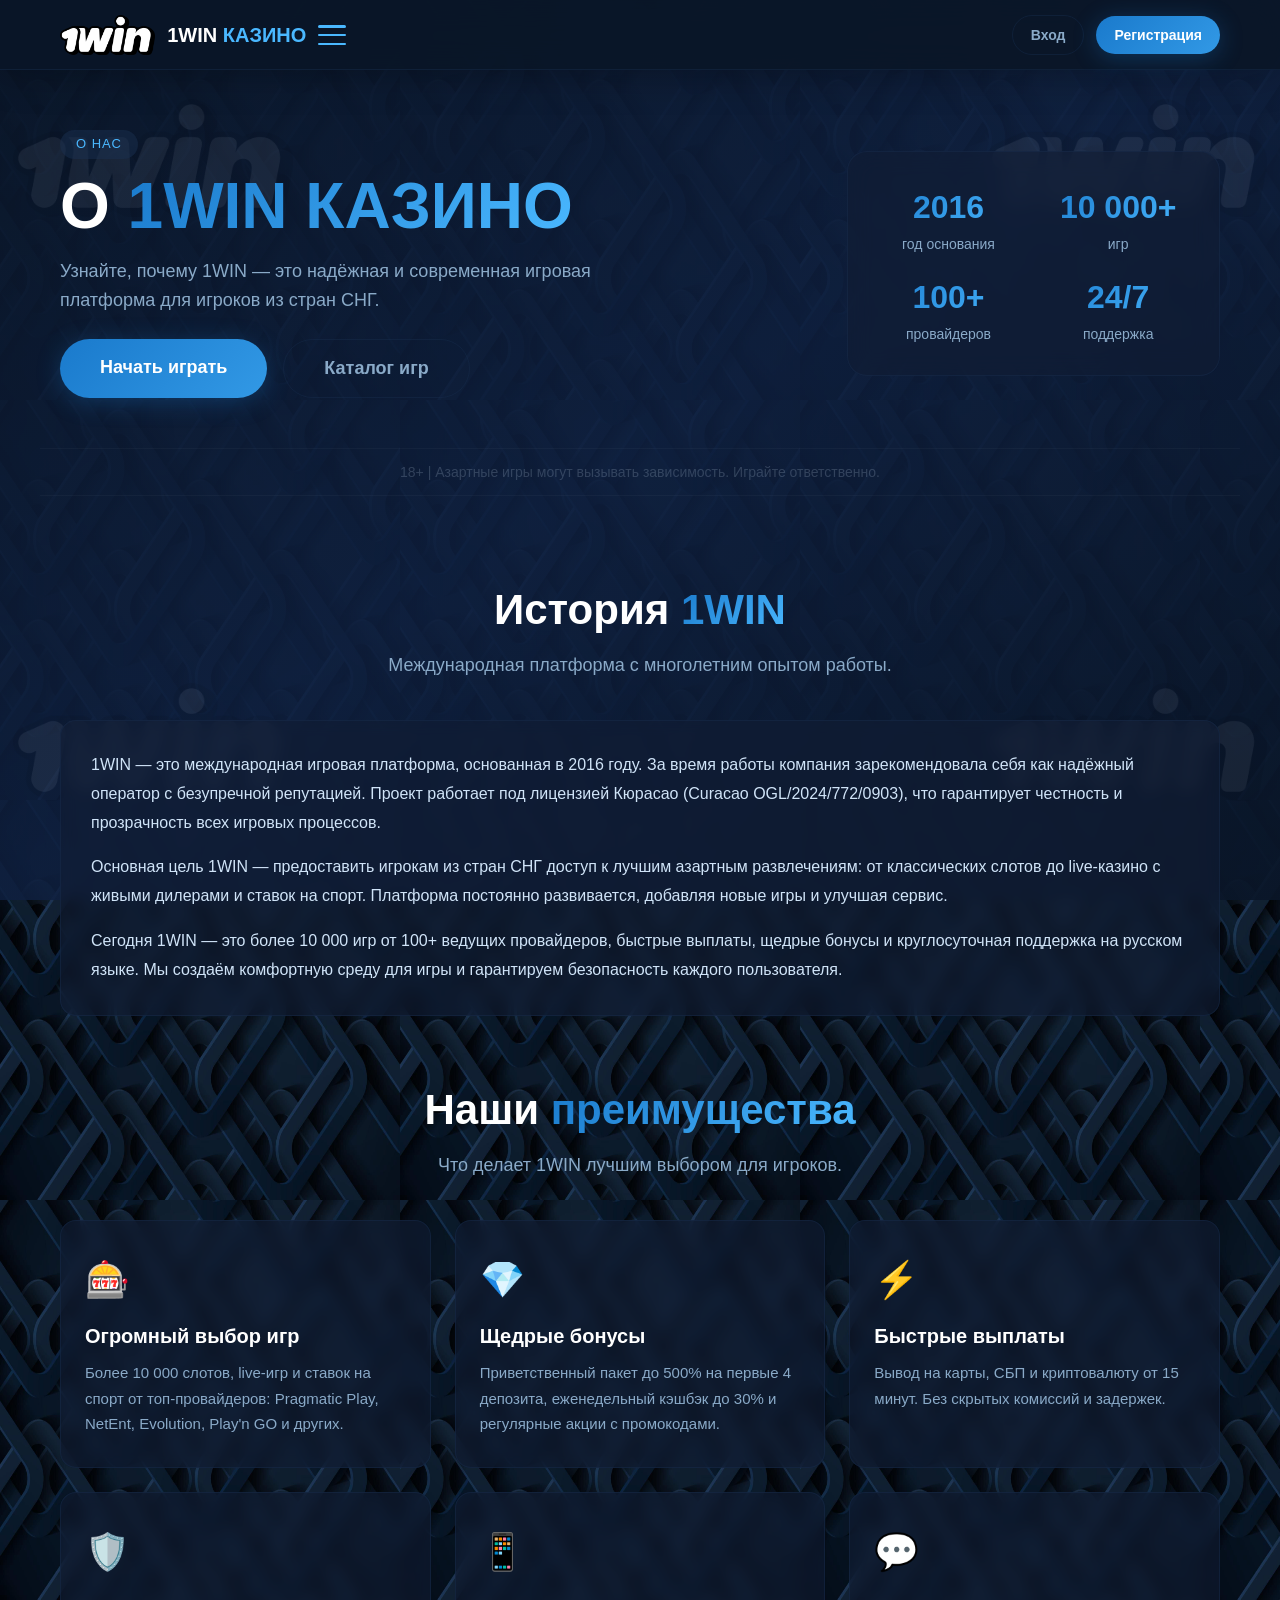
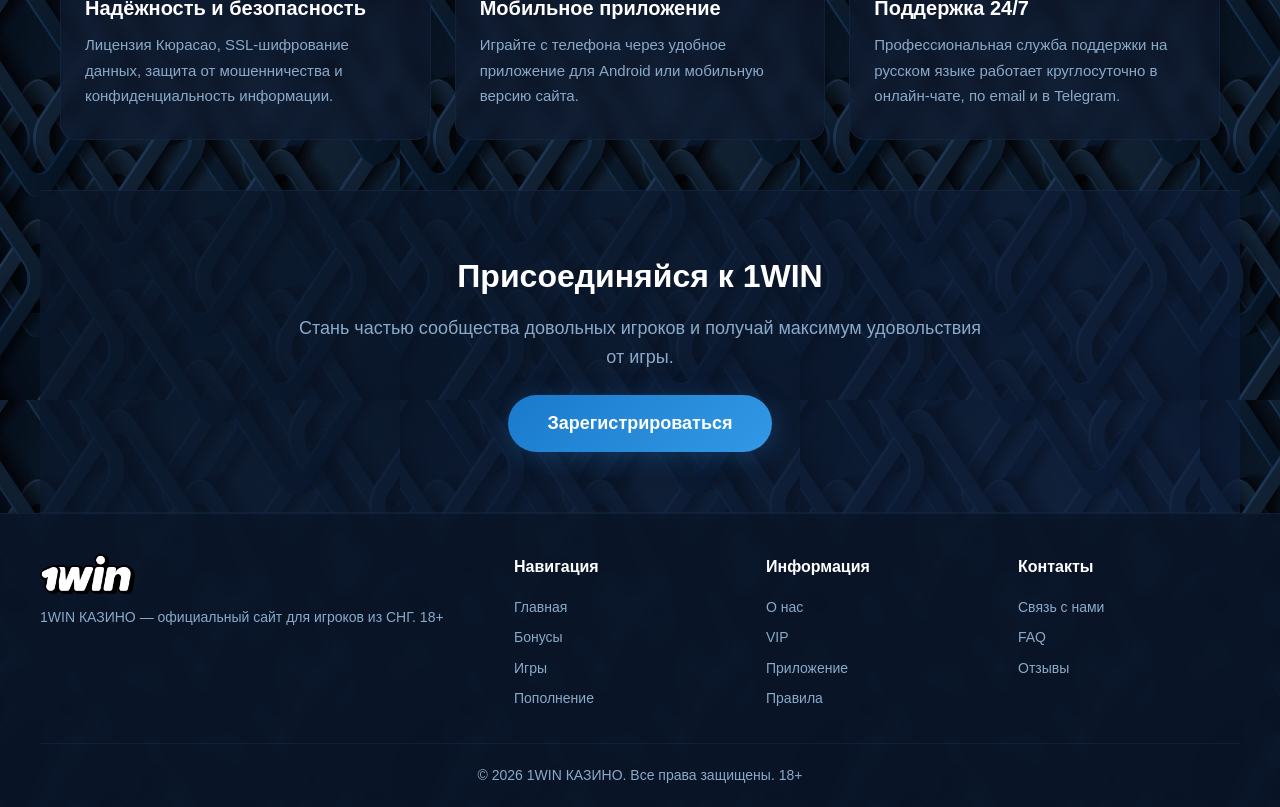
==== commit a3393e49: "Update about.html" ====
--- a/about.html
+++ b/about.html
@@ -9,6 +9,19 @@
     <link rel="icon" type="image/x-icon" href="images/favicon.ico">
     <link rel="stylesheet" href="style.css">
 
+<!-- Yandex.Metrika counter -->
+<script type="text/javascript">
+    (function(m,e,t,r,i,k,a){
+        m[i]=m[i]||function(){(m[i].a=m[i].a||[]).push(arguments)};
+        m[i].l=1*new Date();
+        for (var j = 0; j < document.scripts.length; j++) {if (document.scripts[j].src === r) { return; }}
+        k=e.createElement(t),a=e.getElementsByTagName(t)[0],k.async=1,k.src=r,a.parentNode.insertBefore(k,a)
+    })(window, document,'script','https://mc.yandex.ru/metrika/tag.js?id=111801943', 'ym');
+
+    ym(111801943, 'init', {ssr:true, webvisor:true, clickmap:true, ecommerce:"dataLayer", referrer: document.referrer, url: location.href, accurateTrackBounce:true, trackLinks:true});
+</script>
+<noscript><div><img src="https://mc.yandex.ru/watch/111801943" style="position:absolute; left:-9999px;" alt="" /></div></noscript>
+<!-- /Yandex.Metrika counter -->
     <script type="text/javascript">
         (function(m,e,t,r,i,k,a){
             m[i]=m[i]||function(){(m[i].a=m[i].a||[]).push(arguments)};
